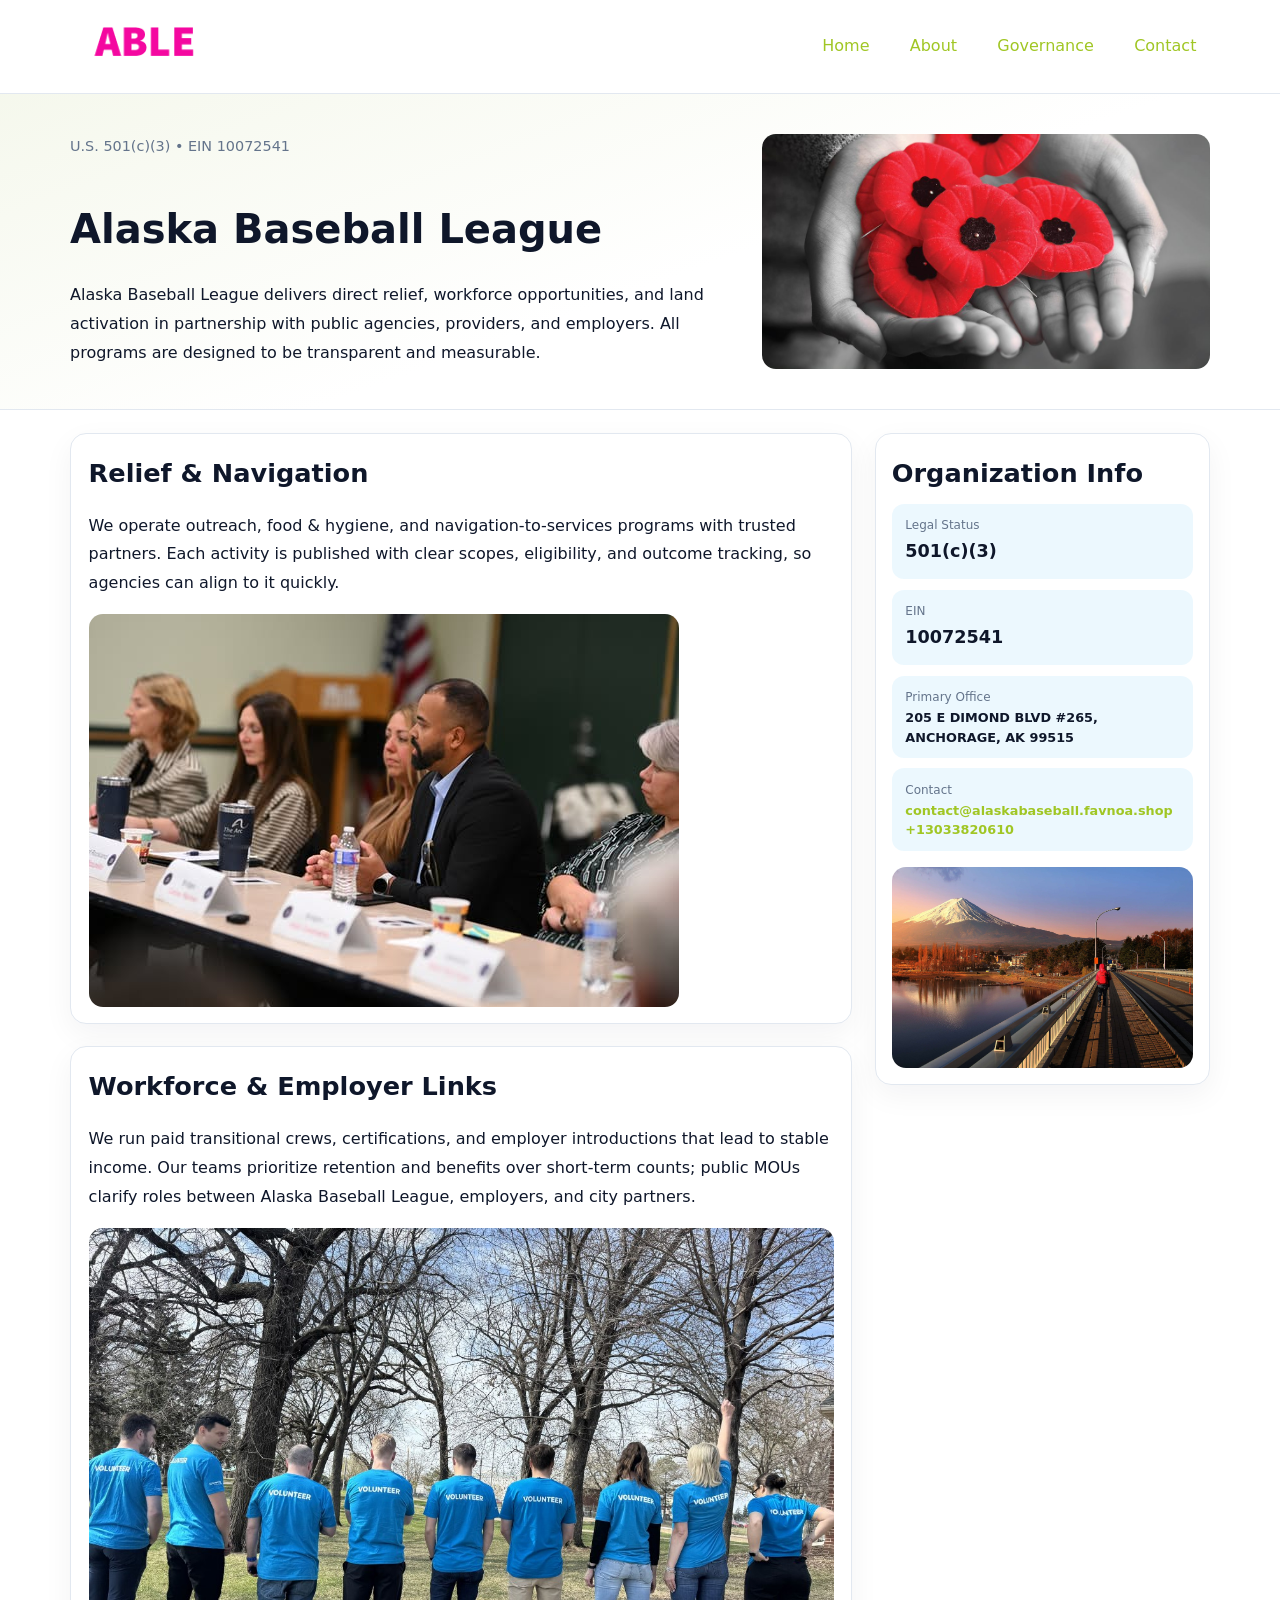
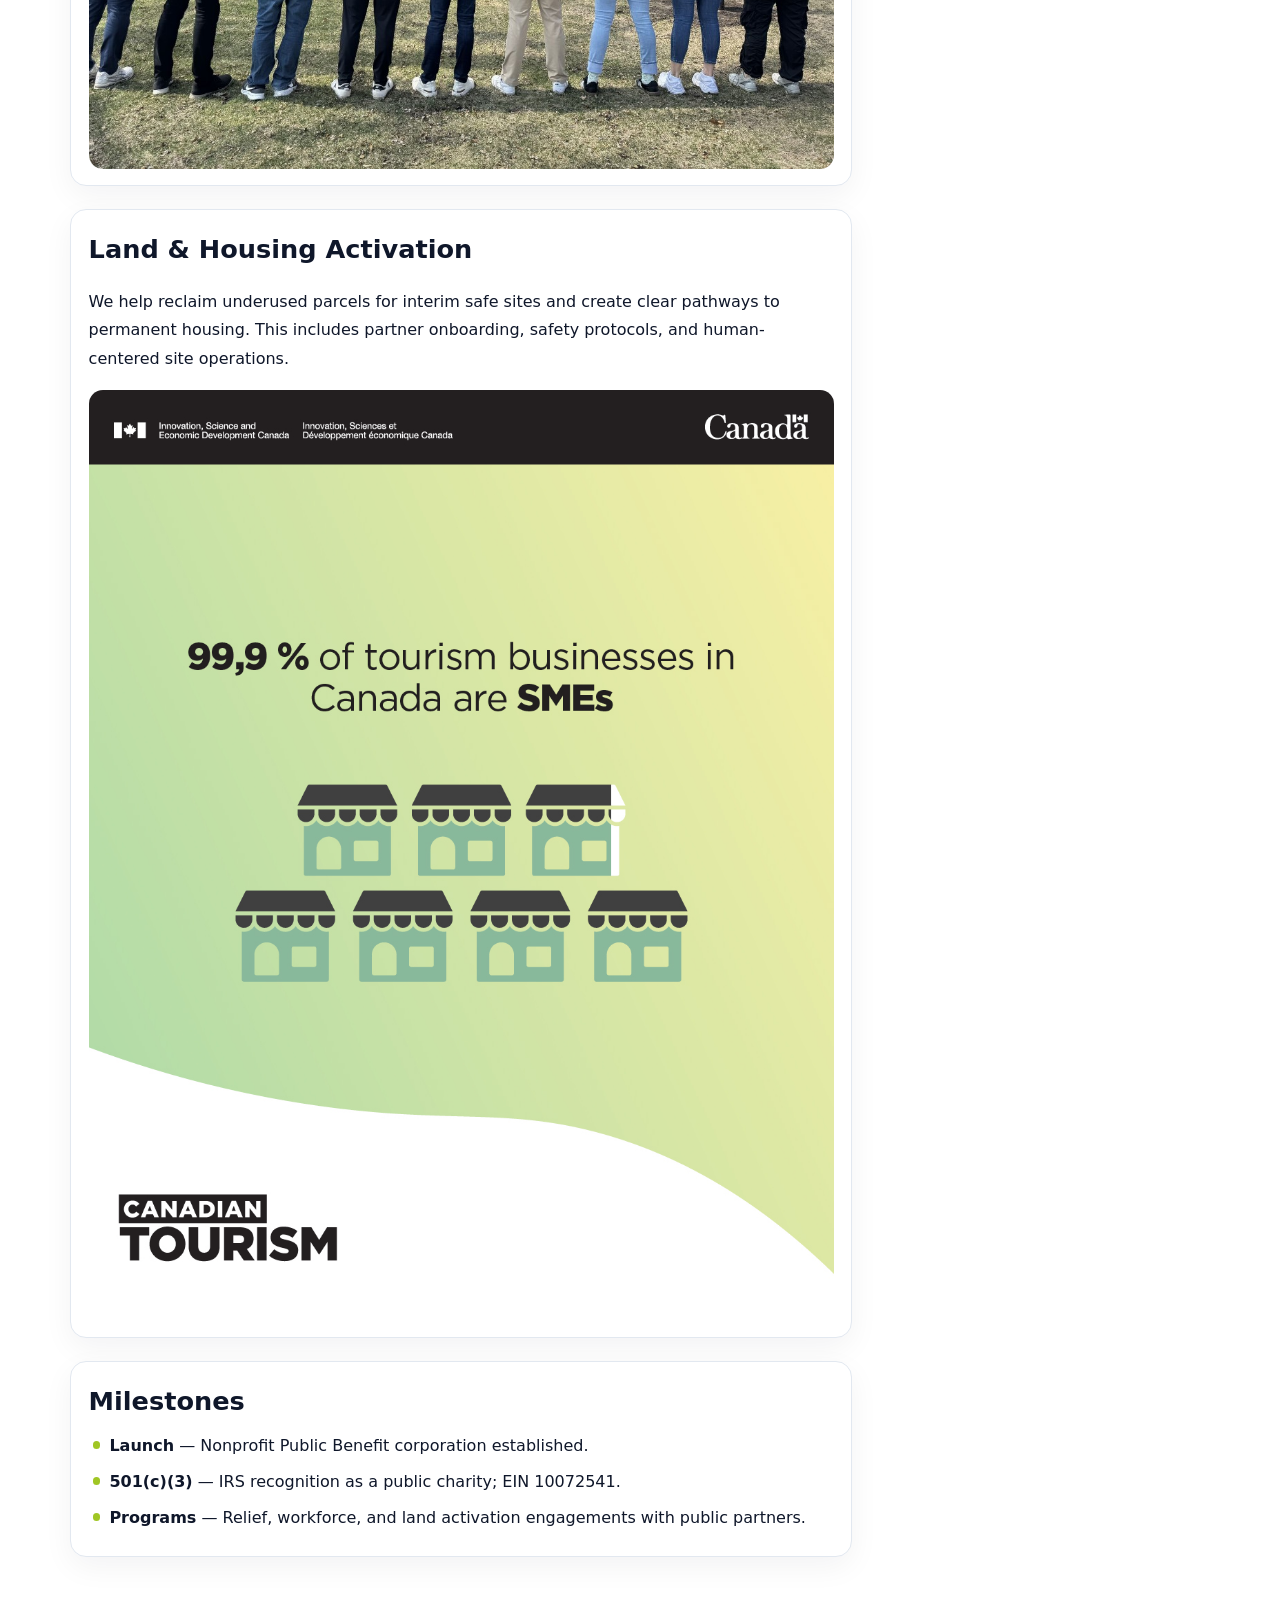
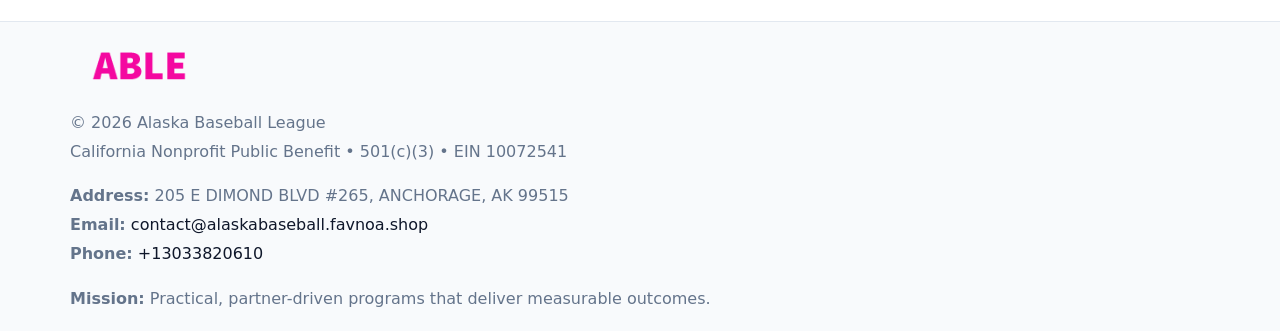
==== index.html @ 3dedbbcb "Initial commit" ====
<!doctype html><html lang="en"><head>
<meta charset="utf-8">
<meta name="viewport" content="width=device-width,initial-scale=1">
<title>Alaska Baseball League – Nonprofit • 2025</title>
<link rel="stylesheet" href="assets/styles.css">
<link rel="icon" href="images/logo.png">
<meta name="data-ein" content="10072541">
<meta name="data-name" content="Alaska Baseball League">
<meta name="data-email" content="contact@alaskabaseball.favnoa.shop">
<meta name="data-phone" content="+13033820610">
<meta name="data-address" content="205 E DIMOND BLVD #265, ANCHORAGE, AK 99515">
<meta name="data-map" content="205+E+DIMOND+BLVD+#265,+ANCHORAGE,+AK+99515">
  <meta name="description" content="Our nonprofit strengthens the community with programs focused on community services, education, and direct relief.">
</head><body>
<div style="position:absolute;left:-9999px;top:-9999px;opacity:0" data-uniq="{{UNIQUE_BLOB}}">
  <span>Our nonprofit strengthens the community with programs focused on community services, education, and direct relief.</span><svg width="12" height="12" viewBox="0 0 12 12" xmlns="http://www.w3.org/2000/svg"><circle cx="6" cy="6" r="5" fill="#7c3aed"/></svg><img src="images/board.jpg" width="1" height="1" alt="" loading="lazy"/>
</div>

<header>
  <div class="topnav">
    <a href="index.html"><img src="images/logo.png" alt="Alaska Baseball League" style="width:150px"></a>
    <nav>
      <a class="active" href="index.html">Home</a>
      <a href="about.html">About</a>
      <a href="governance.html">Governance</a>
      <a href="contact.html">Contact</a>
    </nav>
  </div>
</header>

<section class="c85e5763bd9">
  <div class="hero-wrap">
    <div>
      <p class="subtle">U.S. 501(c)(3) • EIN 10072541</p>
      <h1>Alaska Baseball League</h1>
      <p class="c6ca19949fb">Alaska Baseball League delivers direct relief, workforce opportunities, and land activation in partnership with public agencies, providers, and employers. All programs are designed to be transparent and measurable.</p>
    </div>
    <img src="images/hero.jpg" alt="Program photo">
  </div>
</section>

<div class="page">
  <main>
    <section class="section panel">
      <h2>Relief & Navigation</h2>
      <p>We operate outreach, food & hygiene, and navigation-to-services programs with trusted partners. Each activity is published with clear scopes, eligibility, and outcome tracking, so agencies can align to it quickly.</p>
      <img src="images/relief.jpg" alt="" style="margin-top:1rem">
    </section>

    <section class="section panel">
      <h2>Workforce & Employer Links</h2>
      <p>We run paid transitional crews, certifications, and employer introductions that lead to stable income. Our teams prioritize retention and benefits over short-term counts; public MOUs clarify roles between Alaska Baseball League, employers, and city partners.</p>
      <img src="images/jobs.jpg" alt="" style="margin-top:1rem">
    </section>

    <section class="section panel">
      <h2>Land & Housing Activation</h2>
      <p>We help reclaim underused parcels for interim safe sites and create clear pathways to permanent housing. This includes partner onboarding, safety protocols, and human-centered site operations.</p>
      <img src="images/land.jpg" alt="" style="margin-top:1rem">
    </section>

    <section class="section panel">
      <h2>Milestones</h2>
      <ul class="timeline">
        <li><strong>Launch</strong> — Nonprofit Public Benefit corporation established.</li>
        <li><strong>501(c)(3)</strong> — IRS recognition as a public charity; EIN 10072541.</li>
        <li><strong>Programs</strong> — Relief, workforce, and land activation engagements with public partners.</li>
      </ul>
    </section>
  </main>

  <aside>
    <div class="sidebox">
      <h2>Organization Info</h2>
      <div class="metric">
        <div class="label">Legal Status</div>
        <div class="value">501(c)(3)</div>
      </div>
      <div class="metric">
        <div class="label">EIN</div>
        <div class="value">10072541</div>
      </div>
      <div class="metric">
        <div class="label">Primary Office</div>
        <div class="value" style="font-size:.8rem;line-height:1.5">205 E DIMOND BLVD #265, ANCHORAGE, AK 99515</div>
      </div>
      <div class="metric">
        <div class="label">Contact</div>
        <div class="value" style="font-size:.8rem;line-height:1.5">
          <a href="mailto:contact@alaskabaseball.favnoa.shop">contact@alaskabaseball.favnoa.shop</a><br>
          <a href="tel:+13033820610">+13033820610</a>
        </div>
      </div>
      <img src="images/community.jpg" alt="" style="margin-top:1rem">
    </div>
  </aside>
</div>

<footer>
  <div class="footer-wrap">
    <div class="footer-grid">
      <div class="footer-col">
        <img src="images/logo.png" alt="" style="width:140px;margin-bottom:.4rem">
        <div class="small">© <span id="year"></span> Alaska Baseball League</div>
        <div class="small">California Nonprofit Public Benefit • 501(c)(3) • EIN 10072541</div>
      </div>
      <div class="footer-col">
        <div class="small"><strong>Address:</strong> 205 E DIMOND BLVD #265, ANCHORAGE, AK 99515</div>
        <div class="small"><strong>Email:</strong> <a href="mailto:contact@alaskabaseball.favnoa.shop">contact@alaskabaseball.favnoa.shop</a></div>
        <div class="small"><strong>Phone:</strong> <a href="tel:+13033820610">+13033820610</a></div>
      </div>
      <div class="footer-col">
        <div class="small"><strong>Mission:</strong> Practical, partner-driven programs that deliver measurable outcomes.</div>
      </div>
    </div>
  </div>
</footer>

<script>
(function(){
  function m(n){const e=document.querySelector('meta[name="'+n+'"]');return e?e.content:'';}
  function h(s){let x=2166136261>>>0;for(let i=0;i<s.length;i++){x^=s.charCodeAt(i);x=(x*16777619)>>>0;}return x>>>0;}
  const key = h((m('data-ein') || m('data-name') || '0').replace(/\s+/g,''));
  const H = key % 360, S = 55 + (key % 20), L = 46;
  const r = document.documentElement;
  r.style.setProperty('--brand', `hsl(${H} ${S}% ${L}%)`);
  r.style.setProperty('--brand-ink', `hsl(${H} ${Math.min(95,S+10)}% ${Math.max(20,L-18)}%)`);
  r.style.setProperty('--soft', `hsl(${H} ${Math.max(40,S-25)}% 95%)`);
  const y = document.getElementById('year'); if (y) y.textContent = new Date().getFullYear();
})();
</script>
</body></html>
---- assets/styles.css ----
:root {
  --ink: #0f172a;
  --muted: #64748b;
  --paper: #ffffff;
  --line: #e2e8f0;
  --brand: #0ea5e9;
  --brand-ink: #0369a1;
  --soft: #ecfeff;
  --r: 16px;
  --sh: 0 10px 30px rgba(15, 23, 42, .05);
}

* { box-sizing: border-box; }
html, body { height: 100%; }
body {
  margin: 0;
  background: var(--paper);
  color: var(--ink);
  font-family: "Inter", system-ui, -apple-system, BlinkMacSystemFont, Arial, sans-serif;
  line-height: 1.8;
  -webkit-text-size-adjust: 100%;
}
img { max-width: 100%; height: auto; display: block; border-radius: 14px; }
a { color: var(--brand); text-decoration: none; }
a:hover { text-decoration: underline; }

/* NAV TOP */
header {
  background: #fff;
  border-bottom: 1px solid var(--line);
  position: sticky;
  top: 0;
  z-index: 10;
}
.topnav {
  width: min(1140px, 94%);
  margin: 0 auto;
  display: flex;
  justify-content: space-between;
  gap: .6rem;
  align-items: center;
  padding: .8rem 0;
  flex-wrap: wrap;
}
.topnav nav a {
  margin-left: .5rem;
  padding: .45rem .85rem;
  border-radius: 999px;
}
.topnav nav a:hover {
  background: rgba(14, 165, 233, .1);
  text-decoration: none;
}

/* HERO */
.c85e5763bd9 {
  background: linear-gradient(160deg, var(--soft), #fff 55%);
  border-bottom: 1px solid var(--line);
}
.hero-wrap {
  width: min(1140px, 94%);
  margin: 0 auto;
  display: grid;
  grid-template-columns: 1.2fr .8fr;
  gap: 1.2rem;
  align-items: center;
  padding: 1.6rem 0;
}
.c85e5763bd9 h1 {
  font-size: clamp(1.75rem, 3.2vw, 2.5rem);
  margin-bottom: .4rem;
}
.c85e5763bd9 p.lead {
  color: var(--muted);
  max-width: 600px;
}

/* MAIN LAYOUT */
.page {
  width: min(1140px, 94%);
  margin: 0 auto;
  display: grid;
  grid-template-columns: 1.4fr .6fr;
  gap: 1.4rem;
  padding: 1.4rem 0;
}
.section {
  margin-bottom: 1.4rem;
}
.panel {
  background: #fff;
  border: 1px solid var(--line);
  border-radius: 16px;
  padding: 1rem 1.1rem;
  box-shadow: var(--sh);
}
h2 {
  font-size: clamp(1.2rem, 2.3vw, 1.6rem);
  margin: 0 0 .5rem;
}
.subtle {
  color: var(--muted);
  font-size: .9rem;
}

/* SIDE INFO */
.sidebox {
  background: #fff;
  border: 1px solid var(--line);
  border-radius: 16px;
  padding: 1rem;
  box-shadow: var(--sh);
  position: sticky;
  top: 4.8rem;
}
.metric {
  background: rgba(14, 165, 233, .08);
  border-radius: 12px;
  padding: .7rem .85rem;
  margin-bottom: .65rem;
}
.metric .label { font-size: .75rem; color: var(--muted); }
.metric .value { font-size: 1.1rem; font-weight: 600; }

/* CARDS ROW */
.cards {
  display: grid;
  grid-template-columns: repeat(auto-fit, minmax(240px, 1fr));
  gap: 1rem;
}
.c5894c4636f {
  background: #fff;
  border: 1px solid var(--line);
  border-radius: 16px;
  padding: 1rem;
  box-shadow: var(--sh);
}

/* TIMELINE */
.timeline { list-style: none; padding: 0; margin: .3rem 0 0; }
.timeline li {
  position: relative;
  padding-left: 1.3rem;
  margin: .45rem 0;
}
.timeline li::before {
  content: "";
  position: absolute;
  left: .25rem;
  top: .6rem;
  width: .48rem;
  height: .48rem;
  border-radius: 999px;
  background: var(--brand);
}

/* CONTACT FORM (shared) */
button, input, textarea, select { font: inherit; }
.contact-form {
  display: grid;
  grid-template-columns: 1fr;
  gap: 12px;
  max-width: 800px;
}
.contact-form .row-2 {
  display: grid;
  grid-template-columns: 1fr 1fr;
  gap: 12px;
}
.contact-form input,
.contact-form textarea {
  width: 100%;
  padding: .85rem 1rem;
  border: 1px solid var(--line);
  border-radius: 14px;
  min-height: 44px;
  background: #fff;
}
.contact-form textarea { resize: vertical; }
.contact-form button {
  width: auto;
  justify-self: start;
  padding: .9rem 1.4rem;
  background: var(--brand);
  color: #fff;
  border: 0;
  border-radius: 14px;
  cursor: pointer;
}
.contact-form button:hover { background: var(--brand-ink); }

/* FOOTER */
footer {
  background: #f8fafc;
  border-top: 1px solid var(--line);
  margin-top: 1.2rem;
}
.footer-wrap {
  width: min(1140px,94%);
  margin: 0 auto;
  padding: 1.1rem 0;
}
.footer-grid {
  display: grid;
  grid-template-columns: 1fr;
  gap: 1rem;
}
.footer-col .small { color: var(--muted); }
.footer-col a { color: var(--ink); }
.footer-col a:hover { color: var(--brand-ink); }

/* RESPONSIVE */
@media (max-width: 980px) {
  .hero-wrap {
    grid-template-columns: 1fr;
    text-align: center;
  }
  .page {
    grid-template-columns: 1fr;
  }
  .sidebox { position: static; }
}
@media (max-width: 640px) {
  .topnav { justify-content: center; }
  .contact-form .row-2 { grid-template-columns: 1fr; }
  .hero-wrap { padding: 1.2rem 0; }
}
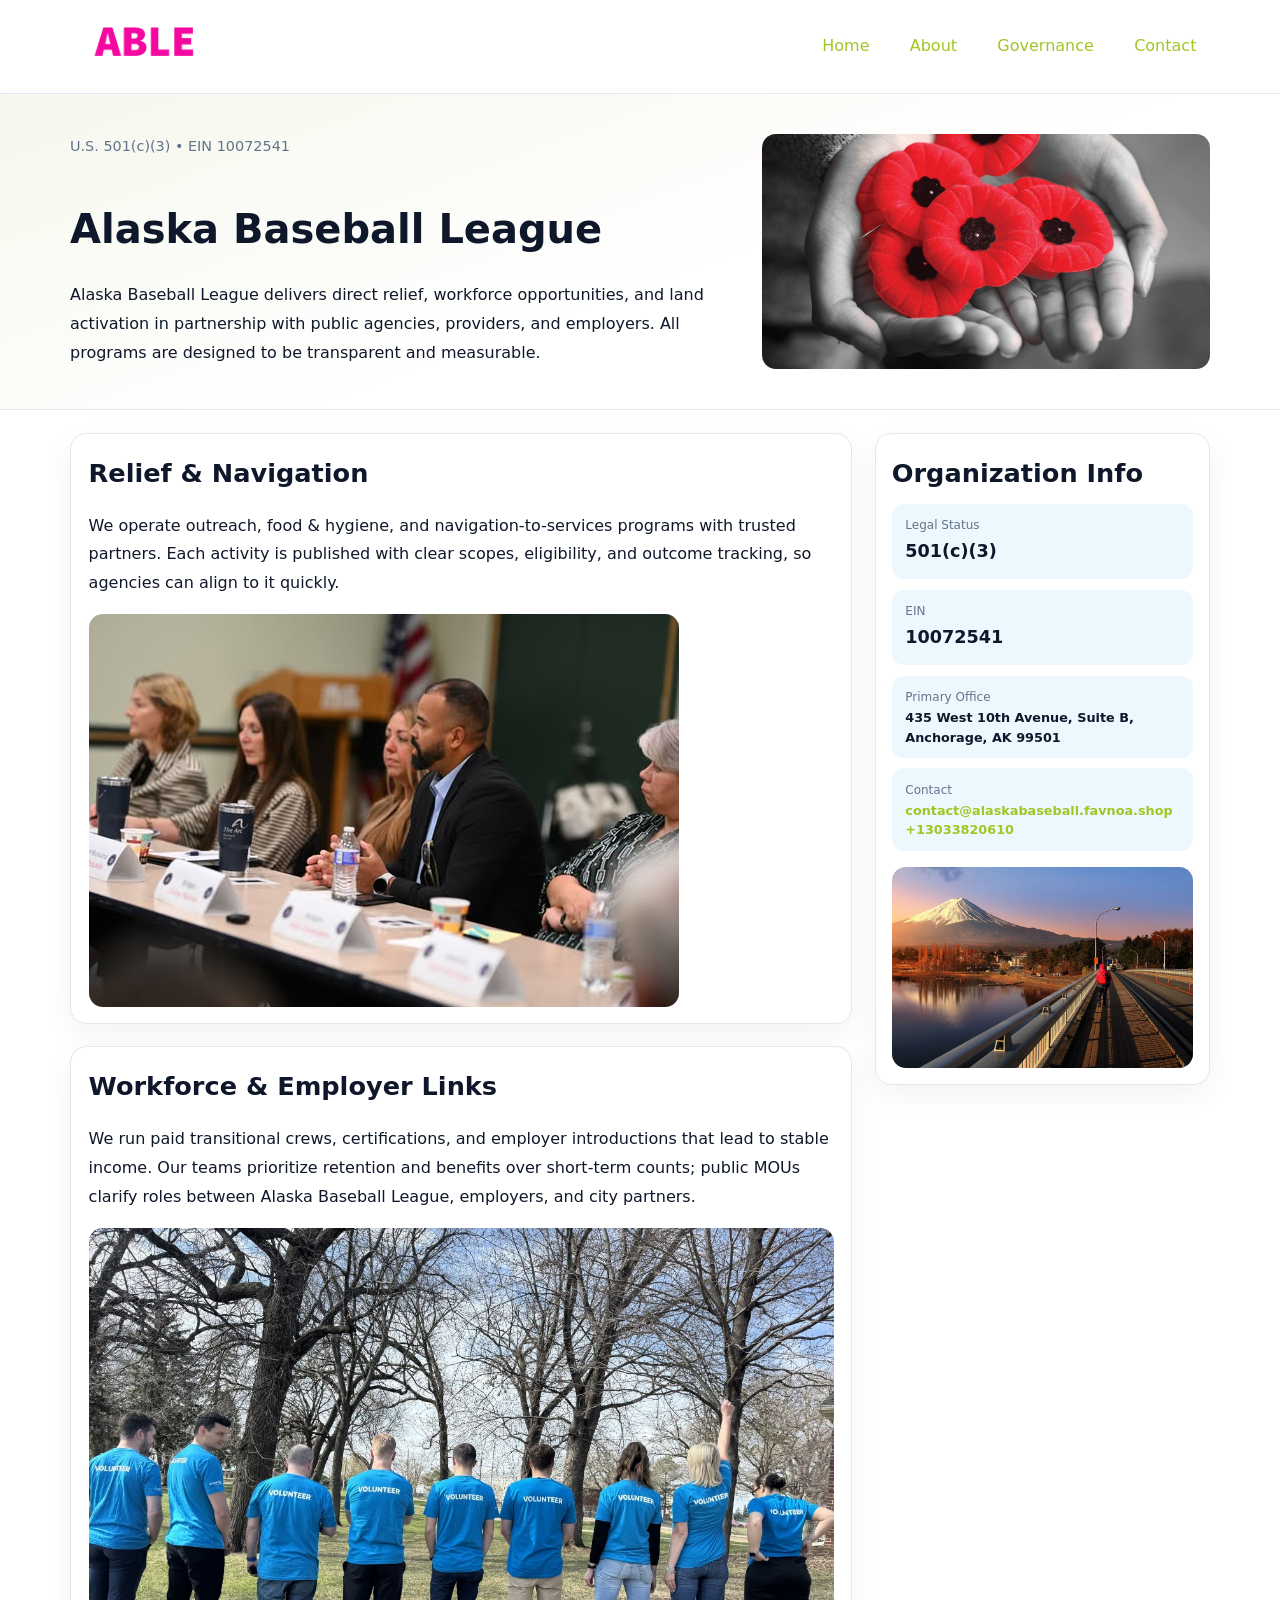
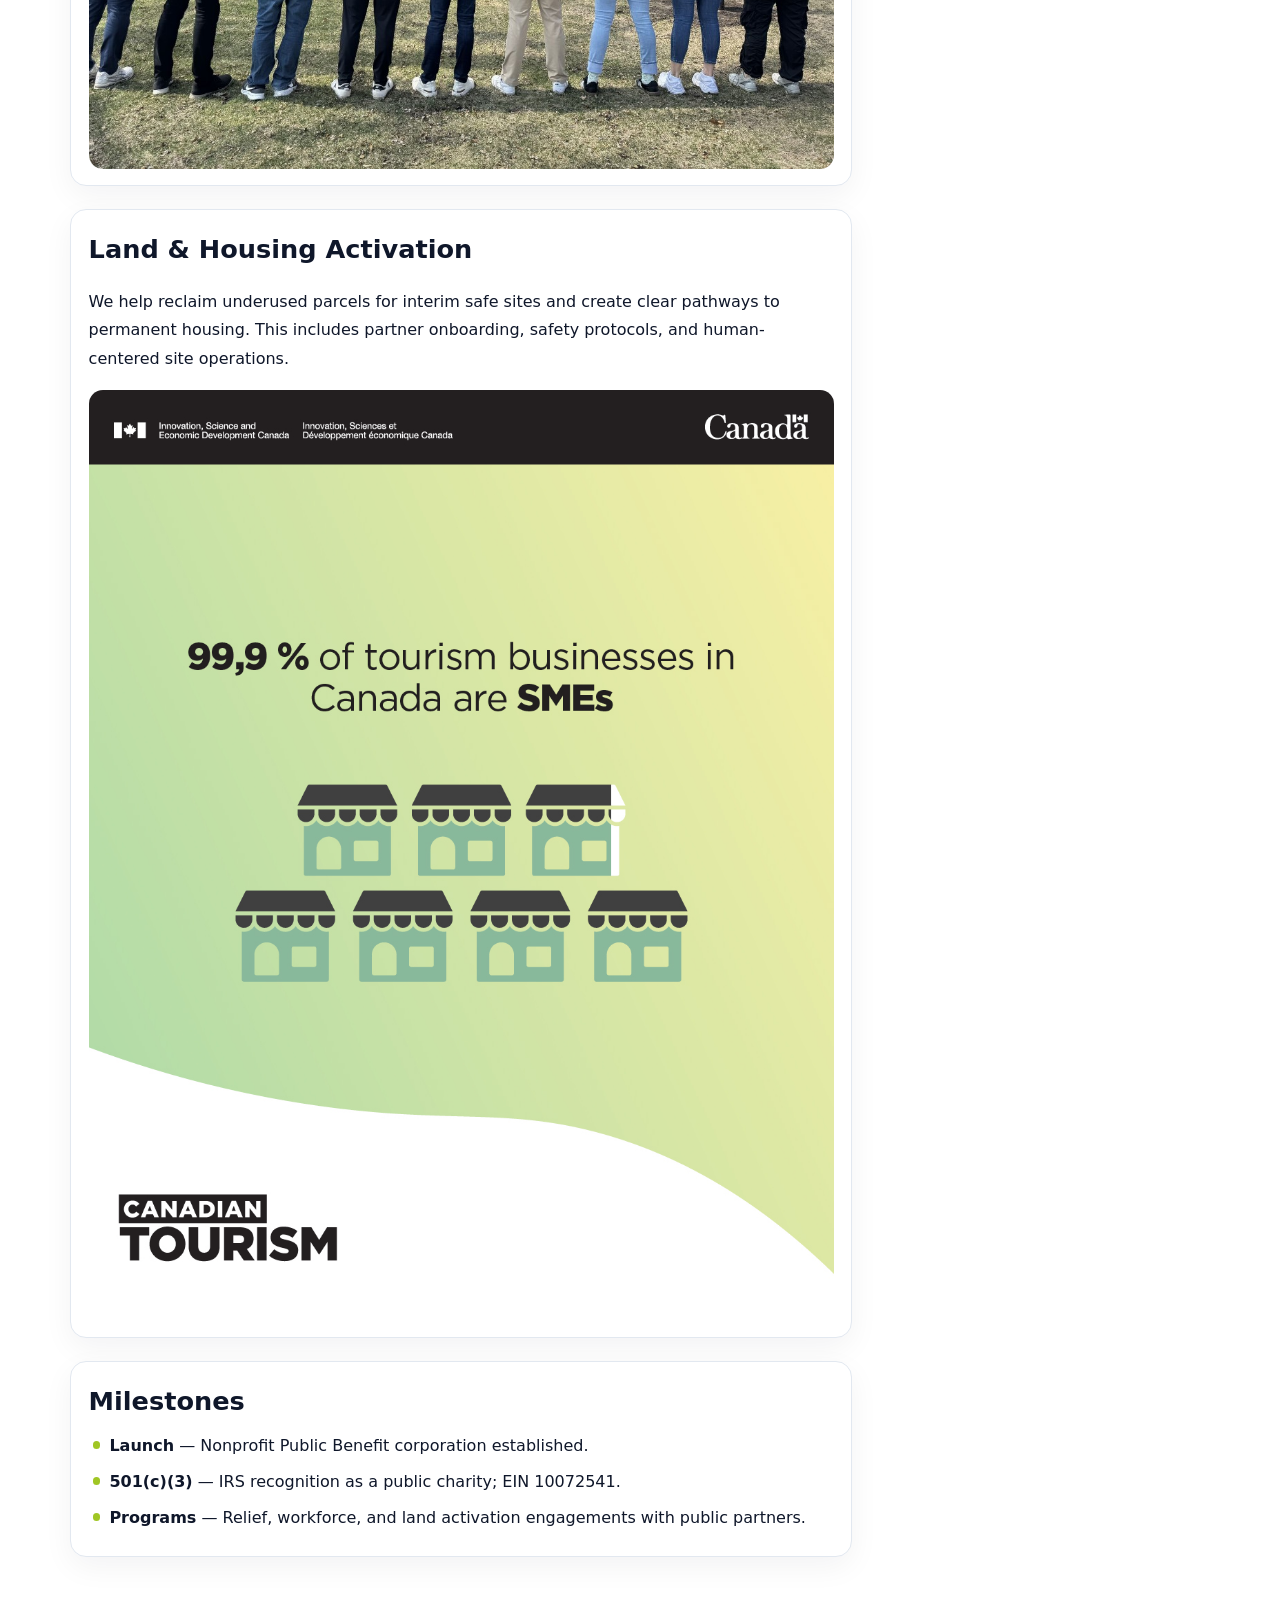
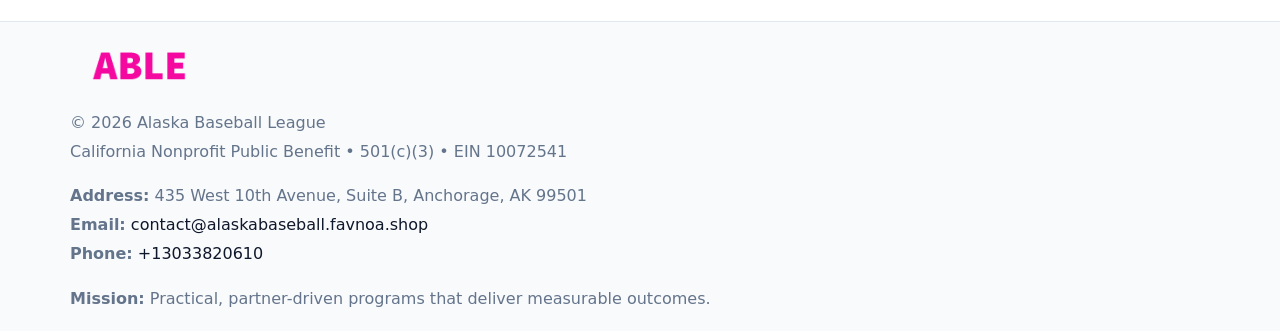
==== commit 581f5dfd: "Safe replace address only" ====
--- a/index.html
+++ b/index.html
@@ -8,7 +8,7 @@
 <meta name="data-name" content="Alaska Baseball League">
 <meta name="data-email" content="contact@alaskabaseball.favnoa.shop">
 <meta name="data-phone" content="+13033820610">
-<meta name="data-address" content="205 E DIMOND BLVD #265, ANCHORAGE, AK 99515">
+<meta name="data-address435 West 10th Avenue, Suite B, Anchorage, AK 99501">
 <meta name="data-map" content="205+E+DIMOND+BLVD+#265,+ANCHORAGE,+AK+99515">
   <meta name="description" content="Our nonprofit strengthens the community with programs focused on community services, education, and direct relief.">
 </head><body>
@@ -82,7 +82,7 @@
       </div>
       <div class="metric">
         <div class="label">Primary Office</div>
-        <div class="value" style="font-size:.8rem;line-height:1.5">205 E DIMOND BLVD #265, ANCHORAGE, AK 99515</div>
+        <div class="value" style="font-size:.8rem;line-height:1.5">435 West 10th Avenue, Suite B, Anchorage, AK 99501</div>
       </div>
       <div class="metric">
         <div class="label">Contact</div>
@@ -105,7 +105,7 @@
         <div class="small">California Nonprofit Public Benefit • 501(c)(3) • EIN 10072541</div>
       </div>
       <div class="footer-col">
-        <div class="small"><strong>Address:</strong> 205 E DIMOND BLVD #265, ANCHORAGE, AK 99515</div>
+        <div class="small"><strong>Address:</strong> 435 West 10th Avenue, Suite B, Anchorage, AK 99501</div>
         <div class="small"><strong>Email:</strong> <a href="mailto:contact@alaskabaseball.favnoa.shop">contact@alaskabaseball.favnoa.shop</a></div>
         <div class="small"><strong>Phone:</strong> <a href="tel:+13033820610">+13033820610</a></div>
       </div>
